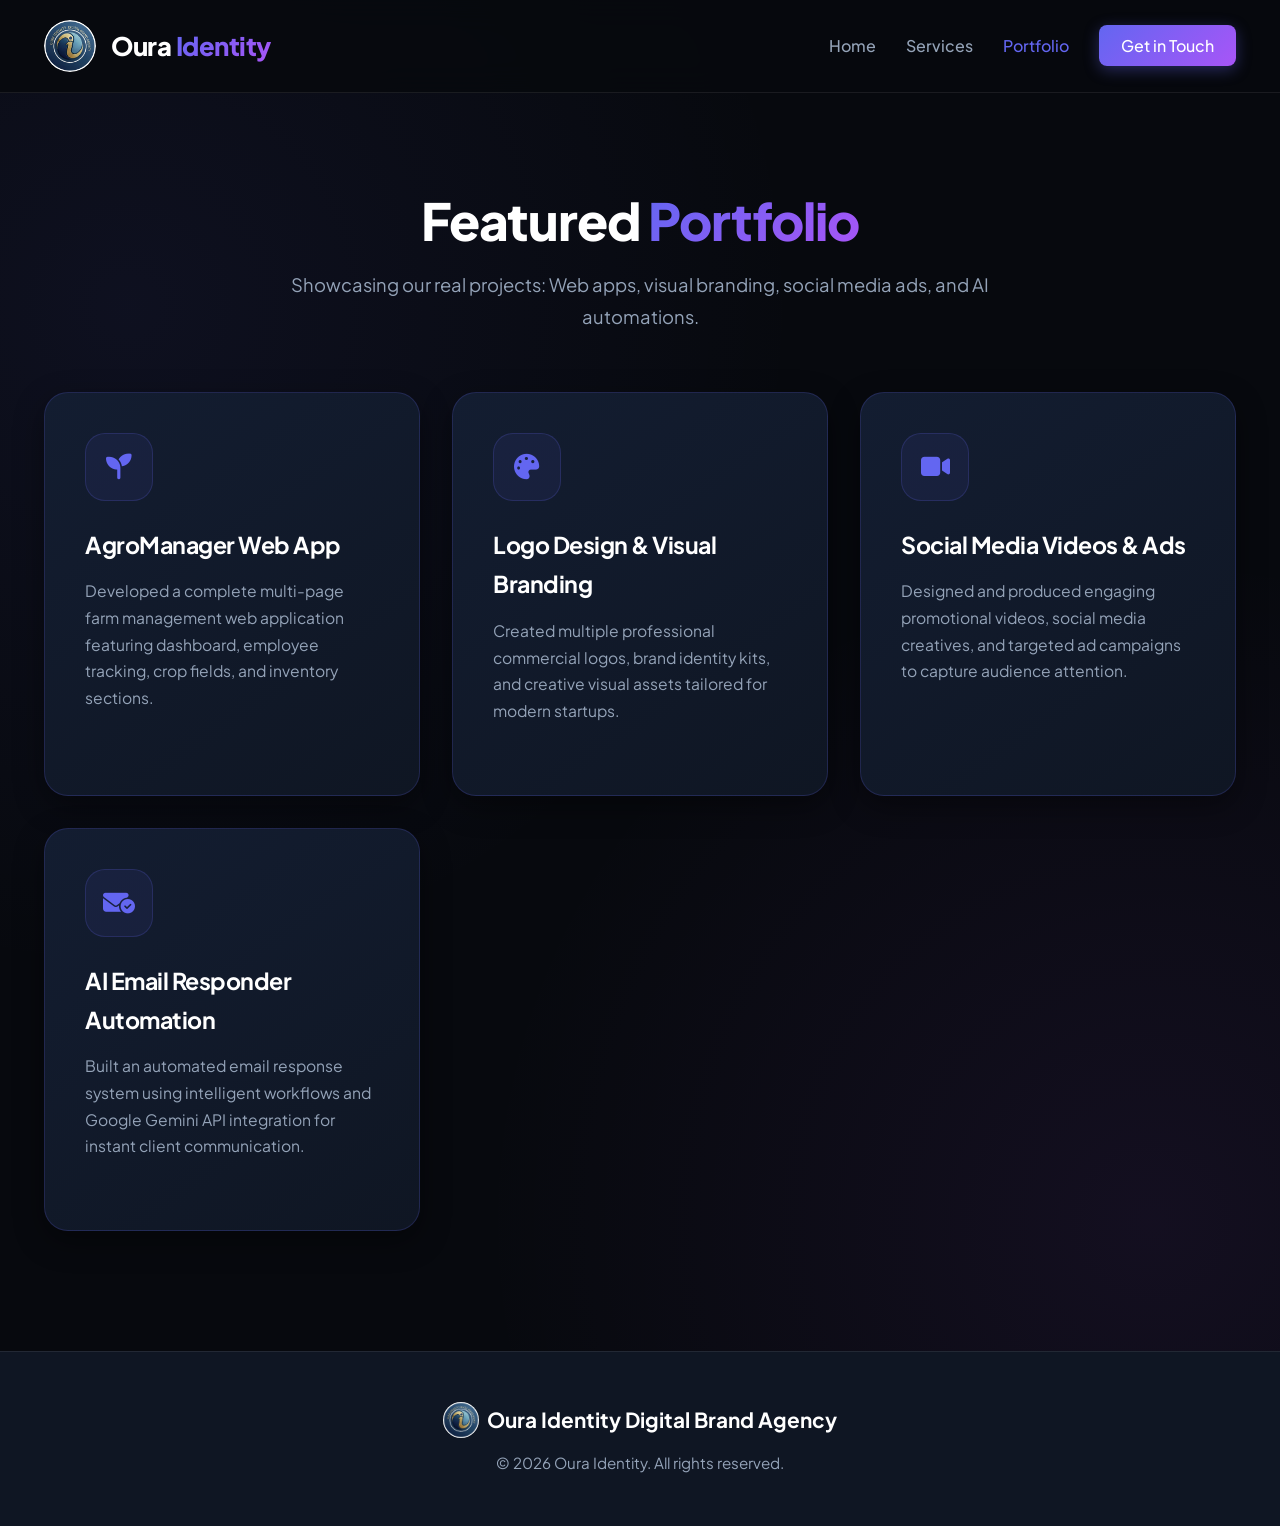
==== portfolio.html @ 650706da "Add initial portfolio.html structure and content" ====
<!DOCTYPE html>
<html lang="en">
<head>
    <meta charset="UTF-8">
    <meta name="viewport" content="width=device-width, initial-scale=1.0">
    <title>Oura Identity - Portfolio</title>
    <link href="https://fonts.googleapis.com/css2?family=Plus+Jakarta+Sans:wght@300;400;500;600;700;800&display=swap" rel="stylesheet">
    <link rel="stylesheet" href="https://cdnjs.cloudflare.com/ajax/libs/font-awesome/6.4.0/css/all.min.css">
    <link rel="stylesheet" href="style.css">
</head>
<body>

    <header>
        <div class="nav-container">
            <a href="index.html" class="logo-container">
                <div class="logo-icon">
                    <img src="Agency logo.jpeg" alt="Oura Identity Logo">
                </div>
                <div class="logo-text">Oura <span>Identity</span></div>
            </a>
            <div class="menu-btn" id="menuBtn">
                <i class="fa-solid fa-bars" id="menuIcon"></i>
            </div>
            <ul class="nav-links" id="navLinks">
                <li><a href="index.html">Home</a></li>
                <li><a href="services.html">Services</a></li>
                <li><a href="portfolio.html" class="active">Portfolio</a></li>
                <li><a href="services.html" class="nav-cta">Get in Touch</a></li>
            </ul>
        </div>
    </header>

    <section class="page-banner" style="padding-bottom: 40px;">
        <h1>Featured <span>Portfolio</span></h1>
        <p>Showcasing our real projects: Web apps, visual branding, social media ads, and AI automations.</p>
    </section>

    <main class="services-section">
        <div class="services-grid">
            
            <div class="service-card">
                <div class="service-top">
                    <div class="service-icon"><i class="fa-solid fa-seedling"></i></div>
                    <h3>AgroManager Web App</h3>
                    <p>Developed a complete multi-page farm management web application featuring dashboard, employee tracking, crop fields, and inventory sections.</p>
                </div>
            </div>

            <div class="service-card">
                <div class="service-top">
                    <div class="service-icon"><i class="fa-solid fa-palette"></i></div>
                    <h3>Logo Design & Visual Branding</h3>
                    <p>Created multiple professional commercial logos, brand identity kits, and creative visual assets tailored for modern startups.</p>
                </div>
            </div>

            <div class="service-card">
                <div class="service-top">
                    <div class="service-icon"><i class="fa-solid fa-video"></i></div>
                    <h3>Social Media Videos & Ads</h3>
                    <p>Designed and produced engaging promotional videos, social media creatives, and targeted ad campaigns to capture audience attention.</p>
                </div>
            </div>

            <div class="service-card">
                <div class="service-top">
                    <div class="service-icon"><i class="fa-solid fa-envelope-circle-check"></i></div>
                    <h3>AI Email Responder Automation</h3>
                    <p>Built an automated email response system using intelligent workflows and Google Gemini API integration for instant client communication.</p>
                </div>
            </div>

        </div>
    </main>

    <footer>
        <div class="footer-logo">
            <img src="Agency logo.jpeg" alt="Oura Identity Logo" class="footer-logo-img"> 
            Oura Identity Digital Brand Agency
        </div>
        <p>&copy; 2026 Oura Identity. All rights reserved.</p>
    </footer>

    <script src="script.js"></script>
</body>
</html>
---- style.css ----
:root {
    --bg-base: #07090e;
    --bg-surface: #0f1623;
    --card-bg: #131d31;
    --card-border: rgba(99, 102, 241, 0.15);
    --primary: #6366f1;
    --primary-glow: rgba(99, 102, 241, 0.35);
    --accent: #a855f7;
    --whatsapp: #25d366;
    --whatsapp-glow: rgba(37, 211, 102, 0.3);
    --text-primary: #ffffff;
    --text-secondary: #94a3b8;
    --transition: all 0.4s cubic-bezier(0.16, 1, 0.3, 1);
}

* {
    margin: 0;
    padding: 0;
    box-sizing: border-box;
    font-family: 'Plus Jakarta Sans', sans-serif;
    scroll-behavior: smooth;
}

body {
    background-color: var(--bg-base);
    color: var(--text-primary);
    line-height: 1.7;
    overflow-x: hidden;
    background-image: 
        radial-gradient(circle at 10% 20%, rgba(99, 102, 241, 0.08) 0%, transparent 40%),
        radial-gradient(circle at 90% 80%, rgba(168, 85, 247, 0.08) 0%, transparent 40%);
}

header {
    position: fixed;
    top: 0;
    left: 0;
    width: 100%;
    background: rgba(7, 9, 14, 0.9);
    backdrop-filter: blur(16px);
    -webkit-backdrop-filter: blur(16px);
    z-index: 1000;
    border-bottom: 1px solid rgba(255, 255, 255, 0.08);
}

.nav-container {
    max-width: 1240px;
    margin: 0 auto;
    padding: 20px 24px;
    display: flex;
    justify-content: space-between;
    align-items: center;
}

.logo-container {
    display: flex;
    align-items: center;
    gap: 15px;
    text-decoration: none;
}

.logo-icon {
    width: 52px;
    height: 52px;
    background: transparent;
    border-radius: 50%;
    display: flex;
    align-items: center;
    justify-content: center;
    overflow: hidden;
    box-shadow: none;
}

.logo-icon img {
    width: 100%;
    height: 100%;
    object-fit: cover;
    border-radius: 50%;
}

.logo-text {
    font-size: 1.6rem;
    font-weight: 800;
    color: var(--text-primary);
    letter-spacing: -0.5px;
}

.logo-text span {
    background: linear-gradient(135deg, var(--primary), var(--accent));
    -webkit-background-clip: text;
    -webkit-text-fill-color: transparent;
}

.nav-links {
    list-style: none;
    display: flex;
    gap: 30px;
    align-items: center;
}

.nav-links a {
    text-decoration: none;
    color: var(--text-secondary);
    font-weight: 500;
    font-size: 1rem;
    transition: var(--transition);
}

.nav-links a:hover, .nav-links a.active {
    color: var(--primary);
}

.nav-cta {
    background: linear-gradient(135deg, var(--primary), var(--accent));
    color: white !important;
    padding: 10px 22px;
    border-radius: 8px;
    font-weight: 600;
    box-shadow: 0 4px 15px var(--primary-glow);
    transition: var(--transition);
}

.nav-cta:hover {
    transform: translateY(-2px);
    box-shadow: 0 6px 20px var(--primary-glow);
}

.menu-btn {
    display: none;
    font-size: 1.8rem;
    cursor: pointer;
    color: var(--text-primary);
}

.page-banner {
    padding: 190px 24px 80px;
    text-align: center;
    max-width: 850px;
    margin: 0 auto;
}

.page-banner h1 {
    font-size: 3.2rem;
    font-weight: 800;
    margin-bottom: 18px;
    letter-spacing: -1px;
    line-height: 1.2;
}

.page-banner h1 span {
    background: linear-gradient(135deg, var(--primary), var(--accent));
    -webkit-background-clip: text;
    -webkit-text-fill-color: transparent;
}

.page-banner p {
    color: var(--text-secondary);
    font-size: 1.15rem;
}

.services-section {
    padding: 20px 24px 120px;
    max-width: 1240px;
    margin: 0 auto;
}

.services-grid {
    display: grid;
    grid-template-columns: repeat(auto-fit, minmax(360px, 1fr));
    gap: 32px;
}

/* --- Ultra-Stylish Card & Button Enhancements --- */

.service-card {
    background: linear-gradient(145deg, #131d31, #0f1623);
    border: 1px solid rgba(99, 102, 241, 0.2);
    border-radius: 24px;
    padding: 40px;
    position: relative;
    overflow: hidden;
    box-shadow: 0 10px 30px rgba(0, 0, 0, 0.4);
    transition: all 0.5s cubic-bezier(0.16, 1, 0.3, 1);
    display: flex;
    flex-direction: column;
    justify-content: space-between;
}

/* Glowing border effect on hover */
.service-card:hover {
    transform: translateY(-8px) scale(1.01);
    border-color: rgba(168, 85, 247, 0.6);
    box-shadow: 0 20px 40px rgba(99, 102, 241, 0.25), 
                0 0 20px rgba(168, 85, 247, 0.15);
}

/* Special Highlight for Automation / Featured Card */
.service-card.featured {
    background: linear-gradient(145deg, #161f38, #0f1623);
    border: 2px solid var(--primary);
    box-shadow: 0 15px 40px rgba(99, 102, 241, 0.25);
    transform: scale(1.02);
}

.service-card.featured:hover {
    transform: translateY(-8px) scale(1.03);
    border-color: var(--accent);
    box-shadow: 0 25px 50px rgba(99, 102, 241, 0.4), 
                0 0 35px rgba(168, 85, 247, 0.3);
}

/* Fancy Badge for a Pro Look */
.service-card.featured::before {
    content: 'MOST POPULAR';
    position: absolute;
    top: 22px;
    right: -32px;
    background: linear-gradient(135deg, var(--primary), var(--accent));
    color: white;
    font-size: 0.65rem;
    font-weight: 800;
    padding: 6px 35px;
    transform: rotate(45deg);
    box-shadow: 0 3px 12px rgba(0,0,0,0.4);
    letter-spacing: 1.2px;
    z-index: 2;
}

.service-top {
    margin-bottom: 30px;
}

/* Sleek Icon Animation */
.service-icon {
    width: 68px;
    height: 68px;
    background: rgba(99, 102, 241, 0.08);
    border: 1px solid rgba(99, 102, 241, 0.2);
    border-radius: 20px;
    display: flex;
    align-items: center;
    justify-content: center;
    color: var(--primary);
    font-size: 1.6rem;
    margin-bottom: 24px;
    transition: all 0.4s ease;
}

.service-card:hover .service-icon {
    background: linear-gradient(135deg, var(--primary), var(--accent));
    color: white;
    box-shadow: 0 10px 25px var(--primary-glow);
    transform: rotate(-10deg) scale(1.1);
}

.service-card.featured .service-icon {
    background: linear-gradient(135deg, var(--primary), var(--accent));
    color: white;
    box-shadow: 0 10px 25px var(--primary-glow);
}

.service-card h3 {
    font-size: 1.45rem;
    font-weight: 700;
    margin-bottom: 14px;
    color: var(--text-primary);
    letter-spacing: -0.5px;
}

.service-card p {
    color: var(--text-secondary);
    font-size: 0.98rem;
    line-height: 1.7;
}

.card-actions {
    display: grid;
    grid-template-columns: 1fr 1fr;
    gap: 14px;
    margin-top: 30px;
    padding-top: 24px;
    border-top: 1px solid rgba(255, 255, 255, 0.06);
}

/* Stylish Buttons with Smooth Transitions */
.btn-action {
    position: relative;
    overflow: hidden;
    z-index: 1;
    padding: 12px 18px;
    border-radius: 10px;
    font-weight: 600;
    font-size: 0.9rem;
    text-decoration: none;
    display: flex;
    align-items: center;
    justify-content: center;
    gap: 8px;
    transition: var(--transition);
    cursor: pointer;
    border: none;
}

.btn-action::after {
    content: '';
    position: absolute;
    bottom: 0;
    left: 0;
    width: 100%;
    height: 0%;
    background: rgba(255, 255, 255, 0.1);
    z-index: -1;
    transition: 0.3s ease;
}

.btn-action:hover::after {
    height: 100%;
}

.btn-email {
    background: rgba(99, 102, 241, 0.1);
    color: #818cf8;
    border: 1px solid rgba(99, 102, 241, 0.25);
}

.btn-email:hover {
    background: var(--primary);
    color: white;
    box-shadow: 0 5px 15px var(--primary-glow);
    transform: translateY(-2px);
}

.btn-whatsapp {
    background: rgba(37, 211, 102, 0.1);
    color: #4ade80;
    border: 1px solid rgba(37, 211, 102, 0.25);
}

.btn-whatsapp:hover {
    background: var(--whatsapp);
    color: white;
    box-shadow: 0 5px 15px var(--whatsapp-glow);
    transform: translateY(-2px);
}

/* Modal Popup Styles */
.modal-overlay {
    position: fixed;
    top: 0;
    left: 0;
    width: 100%;
    height: 100%;
    background: rgba(3, 5, 8, 0.8);
    backdrop-filter: blur(8px);
    display: flex;
    align-items: center;
    justify-content: center;
    z-index: 2000;
    opacity: 0;
    visibility: hidden;
    transition: var(--transition);
}

.modal-overlay.active {
    opacity: 1;
    visibility: visible;
}

.modal-content {
    background: var(--bg-surface);
    border: 1px solid var(--card-border);
    border-radius: 24px;
    padding: 40px;
    width: 100%;
    max-width: 500px;
    position: relative;
    box-shadow: 0 25px 60px rgba(0, 0, 0, 0.7);
    transform: translateY(20px);
    transition: var(--transition);
}

.modal-overlay.active .modal-content {
    transform: translateY(0);
}

.close-modal {
    position: absolute;
    top: 20px;
    right: 20px;
    background: rgba(255, 255, 255, 0.05);
    border: none;
    color: var(--text-secondary);
    width: 36px;
    height: 36px;
    border-radius: 50%;
    font-size: 1.1rem;
    cursor: pointer;
    transition: var(--transition);
    display: flex;
    align-items: center;
    justify-content: center;
}

.close-modal:hover {
    background: rgba(255, 255, 255, 0.15);
    color: white;
}

.modal-content h2 {
    font-size: 1.6rem;
    font-weight: 700;
    margin-bottom: 8px;
}

.modal-content p {
    color: var(--text-secondary);
    font-size: 0.92rem;
    margin-bottom: 24px;
}

.form-group {
    margin-bottom: 18px;
}

.form-group label {
    display: block;
    font-size: 0.88rem;
    font-weight: 600;
    margin-bottom: 6px;
    color: var(--text-secondary);
}

.form-group input, .form-group textarea {
    width: 100%;
    background: var(--card-bg);
    border: 1px solid rgba(255, 255, 255, 0.1);
    padding: 12px 16px;
    border-radius: 10px;
    color: white;
    font-size: 0.95rem;
    outline: none;
    transition: var(--transition);
}

.form-group input:focus, .form-group textarea:focus {
    border-color: var(--primary);
    box-shadow: 0 0 10px var(--primary-glow);
}

.form-group input[readonly] {
    opacity: 0.7;
    cursor: not-allowed;
}

.submit-btn {
    width: 100%;
    background: var(--whatsapp);
    color: white;
    border: none;
    padding: 14px;
    border-radius: 12px;
    font-weight: 700;
    font-size: 1rem;
    cursor: pointer;
    display: flex;
    align-items: center;
    justify-content: center;
    gap: 10px;
    box-shadow: 0 4px 20px var(--whatsapp-glow);
    transition: var(--transition);
    margin-top: 24px;
}

.submit-btn:hover {
    transform: translateY(-2px);
    box-shadow: 0 6px 25px var(--whatsapp-glow);
    filter: brightness(1.1);
}

/* Footer Logo Styling */
.footer-logo-img {
    width: 36px;
    height: 36px;
    object-fit: cover;
    border-radius: 50%;
    vertical-align: middle;
    margin-right: 8px;
}

footer {
    border-top: 1px solid rgba(255, 255, 255, 0.08);
    padding: 50px 24px;
    text-align: center;
    color: var(--text-secondary);
    font-size: 0.95rem;
    background: var(--bg-surface);
}

footer .footer-logo {
    font-weight: 700;
    color: var(--text-primary);
    margin-bottom: 12px;
    font-size: 1.3rem;
    display: flex;
    align-items: center;
    justify-content: center;
}

@media (max-width: 768px) {
    .page-banner {
        padding-top: 150px;
    }
    .page-banner h1 {
        font-size: 2.3rem;
    }
    .services-grid {
        grid-template-columns: 1fr;
    }
    .logo-text {
        font-size: 1.35rem;
    }
    .logo-icon {
        width: 44px;
        height: 44px;
    }
    .nav-links {
        display: none;
        flex-direction: column;
        position: absolute;
        top: 85px;
        left: 0;
        width: 100%;
        background: var(--bg-surface);
        padding: 30px;
        border-bottom: 1px solid rgba(255, 255, 255, 0.08);
        text-align: center;
        gap: 24px;
        box-shadow: 0 20px 30px rgba(0,0,0,0.5);
    }
    .nav-links.active {
        display: flex;
    }
    .menu-btn {
        display: block;
    }
    .modal-content {
        padding: 24px;
        margin: 16px;
    }
}
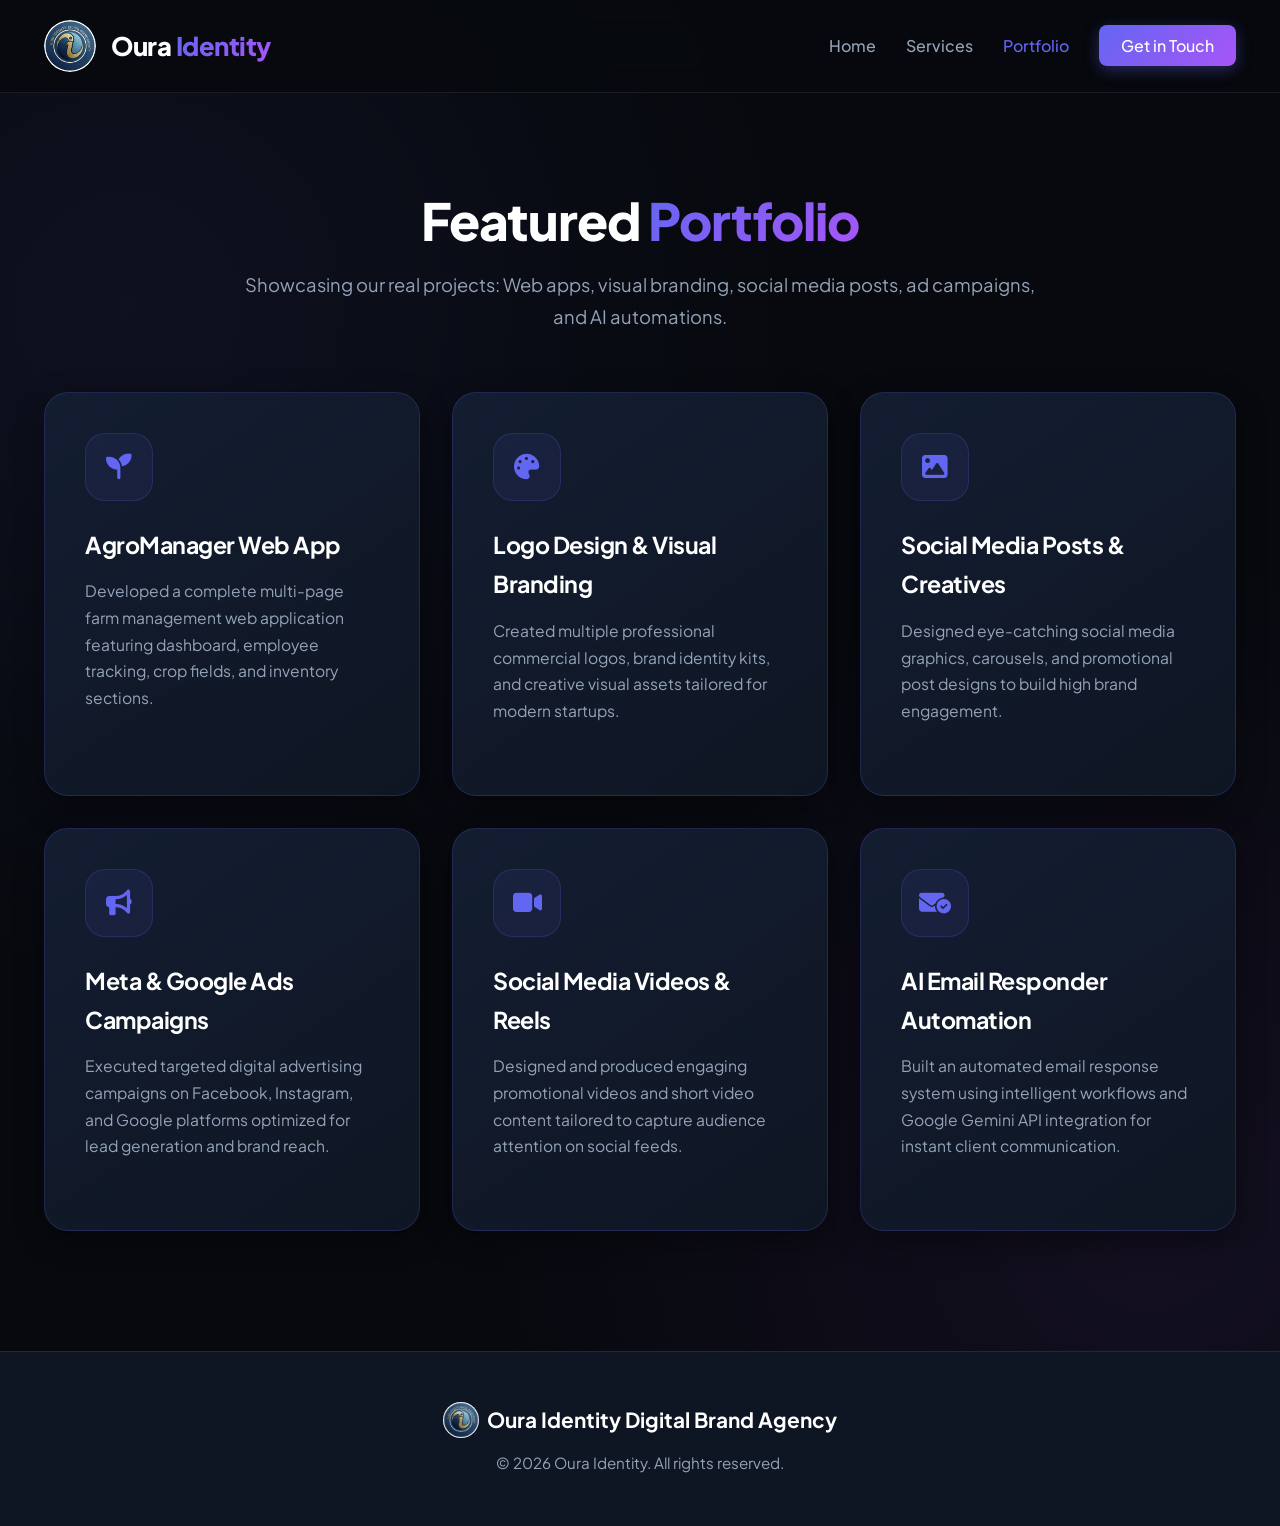
==== commit 9469ad01: "Update portfolio.html" ====
--- a/portfolio.html
+++ b/portfolio.html
@@ -32,7 +32,7 @@
 
     <section class="page-banner" style="padding-bottom: 40px;">
         <h1>Featured <span>Portfolio</span></h1>
-        <p>Showcasing our real projects: Web apps, visual branding, social media ads, and AI automations.</p>
+        <p>Showcasing our real projects: Web apps, visual branding, social media posts, ad campaigns, and AI automations.</p>
     </section>
 
     <main class="services-section">
@@ -56,9 +56,25 @@
 
             <div class="service-card">
                 <div class="service-top">
+                    <div class="service-icon"><i class="fa-solid fa-image"></i></div>
+                    <h3>Social Media Posts & Creatives</h3>
+                    <p>Designed eye-catching social media graphics, carousels, and promotional post designs to build high brand engagement.</p>
+                </div>
+            </div>
+
+            <div class="service-card">
+                <div class="service-top">
+                    <div class="service-icon"><i class="fa-solid fa-bullhorn"></i></div>
+                    <h3>Meta & Google Ads Campaigns</h3>
+                    <p>Executed targeted digital advertising campaigns on Facebook, Instagram, and Google platforms optimized for lead generation and brand reach.</p>
+                </div>
+            </div>
+
+            <div class="service-card">
+                <div class="service-top">
                     <div class="service-icon"><i class="fa-solid fa-video"></i></div>
-                    <h3>Social Media Videos & Ads</h3>
-                    <p>Designed and produced engaging promotional videos, social media creatives, and targeted ad campaigns to capture audience attention.</p>
+                    <h3>Social Media Videos & Reels</h3>
+                    <p>Designed and produced engaging promotional videos and short video content tailored to capture audience attention on social feeds.</p>
                 </div>
             </div>
 
